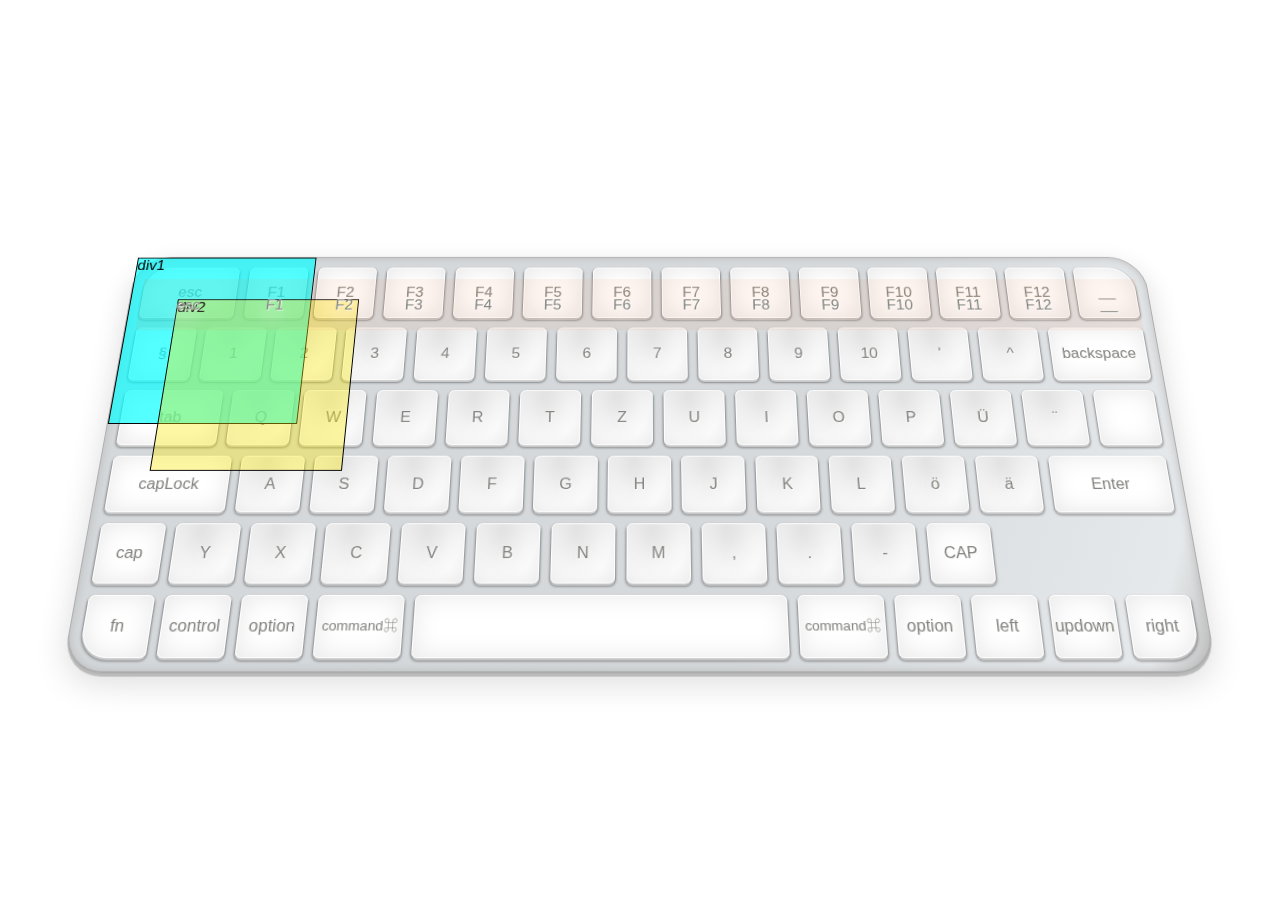
==== appleKeyboard.html @ f626c9b0 "Implement Korean Letter Assembly feature for composing letters into composite forms." ====
<!DOCTYPE html>
<html lang="ko">
<head>
    <meta charset="UTF-8">
    <meta name="viewport" content="width=device-width, initial-scale=1.0">
    <link rel="stylesheet" href="./css/styles.css">
    <link rel="stylesheet" href="./css/keyboard.css">
    <title>Apple Keyboard with CSS</title>
    <style>
        div.keyboard { position: relative; }
        #sdiv1{	position: absolute; width: 5cm; height: 5cm; background-color: rgba(0, 255, 255, 0.669); pointer-events: none;}
        #sdiv2 { position: absolute; top: 50px; left: 50px; width: 5cm; height: 5cm; background-color: rgba(255, 234, 0, 0.355); pointer-events: visible;}
        .overlay { position: absolute; top: 15px; background-color: rgba(255, 128, 74, 0.081); pointer-events: none;}
</style>
</head>
<body>
     <div class="container">  <!-- without div keys will be overflowed when screen is small-->
        <div class="keyboard">
            <div id='sdiv1' style="border: 1px solid #000;">div1</div>
            <div id='sdiv2' style="border: 1px solid #000;">div2</div>
            <ul class='overlay'>
                <li class="esc">esc</li><li>F1</li><li>F2</li><li>F3</li><li>F4</li><li>F5</li><li>F6</li><li>F7</li><li>F8</li><li>F9</li><li>F10</li><li>F11</li><li>F12</li><li class="fnLast last">__</li>
            </ul>
            <ul class="fn">
                <li class="esc">esc</li><li>F1</li><li>F2</li><li>F3</li><li>F4</li><li>F5</li><li>F6</li><li>F7</li><li>F8</li><li>F9</li><li>F10</li><li>F11</li><li>F12</li><li class="fnLast last">__</li>
            </ul>
            <ul class="number printable"> <!-- printable li are used in javascript-->
                <li class="first">§</li><li>1</li><li>2</li><li>3</li><li>4</li><li>5</li><li>6</li><li>7</li><li>8</li><li>9</li><li>10</li><li>'</li><li>^</li><li class="backspace last">backspace</li>
            </ul>
            <ul class="qwe printable">
                <li class="tab">tab</li><li>Q</li><li>W</li><li>E</li><li>R</li><li>T</li><li>Z</li><li>U</li><li>I</li><li>O</li><li>P</li><li>Ü</li><li>¨</li><li class="last">&nbsp</li>
            </ul>
            <ul class="asd printable">
                <li class="capLock">capLock</li><li>A</li><li>S</li><li>D</li><li>F</li><li>G</li><li>H</li><li>J</li><li>K</li><li>L</li><li>ö</li><li>ä</li><li class="enter last">Enter</li>
            </ul>
            <ul class="yxc printable">
                <li class="cap">cap</li><li>Y</li><li>X</li><li>C</li><li>V</li><li>B</li><li>N</li><li>M</li><li>,</li><li>.</li><li>-</li><li class="rightCap last">CAP</li>
            </ul>
            <ul class="control">
                <li class="lang">fn</li><li>control</li><li>option</li><li class="command">command<span>⌘</span></li><li class="spaceBar">&nbsp</li><li class="command">command<span>⌘</span></li><li>option</li><li>left</li><li>updown</li><li class="right last">right</li>
            </ul>
        </div>
    </div>

    <script>
    // Select all li elements without any class under ul with class "printable"
    const selectedLiElements = document.querySelectorAll('.printable li:not([class])');

    // Log the number of selected elements to the console
    console.log('Number of selected li elements:', selectedLiElements.length);

    </script>

</body>
</html>
---- css/styles.css ----
body {
    display: flex;
    align-items: center;
    justify-content: center;
    height: 100vh;
    margin: 0;
    font-family: keyboard, "Arial Rounded", Helvetica, Arial, sans-serif;
}

input {
    width: 20vh;
}

.container {
    display: flex;
    flex-direction: column;
}

#vocaburary {
    transition: color 0.5s;
}


#practiceInput {
    color: blue; /* Color for the displayed input text */
}
---- css/keyboard.css ----
.keyboard{
    -webkit-transform: perspective(28.4cm) rotateX(20deg);
    border: 1px solid rgb(174, 174, 174);
    border-radius: 1cm;
    margin: 20px;
    width: 28.4cm;
    height: 11.6cm;
    /* background-image: url("./img/apple-ko-27_9-11_49.png"); */
    background-repeat: no-repeat;
    background: #bbb;
    /* not selectable text */
    -moz-user-select: -moz-none;
    -khtml-user-select: none;
    -webkit-user-select: none;
    -ms-user-select: none;
    user-select: none;
    cursor: default;

    background-image: -webkit-gradient(
        linear,
        left top,
        right bottom,
        color-stop(0.27, rgb(212,216,219)),
        color-stop(0.64, rgb(213,217,220)),
        color-stop(0.95, rgb(230,233,235)),
        color-stop(1, rgb(191,191,191))
    );

    -webkit-box-shadow:  
        inset 0 0 8px #bbb,
        0 1px 0 #aaa,
        0 4px 0 #bbb,
        0 10px 30px #ddd;
    -moz-box-shadow:  
        inset 0 0 8px #bbb,
        0 1px 0 #aaa,
        0 4px 0 #bbb,
        0 10px 30px #ddd;
    box-shadow:  
        inset 0 0 8px #bbb,
        0 1px 0 #aaa,
        0 4px 0 #bbb,
        0 10px 30px #ddd;
    }

ul {
    border: solid 1px transparent;
    list-style-type: none;
    margin:0.30cm 0cm 0cm 0.3cm;
    padding: 0;
    height: 1.53cm;
    line-height: 1.53cm;
}

li {
    border: solid 1px rgb(255, 255, 255);
    border-radius: 0.15cm;
    background: #ffffff;
    color: #82847f;
    float: left;
    width: 1.6cm;
    margin-right:0.28cm;
    text-align: center;
    text-shadow: 0 0.3cm 0.4cm rgb(255, 255, 255), 1px 1px 1px rgb(252, 252, 252);

    -webkit-box-shadow: 
		inset 0 0 25px #e8e8e8,
		0 1px 0 #c3c3c3,
		0 2px 0 #c9c9c9,
		0 2px 3px #333;
	-moz-box-shadow: 
		inset 0 0 25px #e8e8e8,
		0 1px 0 #c3c3c3,
		0 2px 0 #c9c9c9,
		0 2px 3px #333;
	box-shadow: 
		inset 0 0 25px #e8e8e8,
		0 1px 0 #c3c3c3,
		0 2px 0 #c9c9c9,
		0 2px 3px #333;

}

ul.overlay li {
    background: #ffffff00;
    box-shadow: none;
    border: solid 1px rgba(255, 255, 255, 0);
    
}


/* printable key has a  */
ul.printable li:not([class]) {
    background: radial-gradient(at 40% 1%, rgb(224, 224, 224) 5%, #ffffff 70%);
  }

ul.printable li:active:not([class]) {
    background: radial-gradient(at 40% 1%, rgb(209, 209, 209) 5%, #ebeced 70%);
  }

li:active, .keydown {
	background: #ebeced;
    border: solid 1px rgb(212, 212, 212);
	color: #888;
	margin: 0.05cm 0.28cm 0cm 0cm;
	-webkit-box-shadow:
		inset 0 0 25px #ddd,
		0 0 3px #333;
	-moz-box-shadow: 
		inset 0 0 25px #ddd,
		0 0 3px #333;
	box-shadow: 
		inset 0 0 25px #ddd,
		0 0 3px #333;
	border-top: 1px solid #eee;}

ul.number, .qwe, .asd, .yxc, .control{
    margin-top:0.29cm;
}

.esc {
    width: 2.56cm;
    border-top-left-radius: 0.7cm;
}
.tab {
    width: 2.58cm;
}

.fnLast{
    border-top-right-radius: 0.7cm;
}

.last{
    margin-right:0;
}
.backspace{
    width: 2.58cm;
}
.capLock{
    width: 3.05cm;
}
.enter{
    width: 3.05cm;
}

.shift{
    width: 4.05cm;
}
.rightShift{
    width: 4cm;
}
.lang{
    border-bottom-left-radius: 0.7cm;
}
.command{
    width: 2.1cm;
    font-size: 0.35cm;
    padding:0;
    vertical-align:text-bottom;
}
.spaceBar{
    width: 9.3cm;
}
.right{
    border-bottom-right-radius: 0.7cm;
}
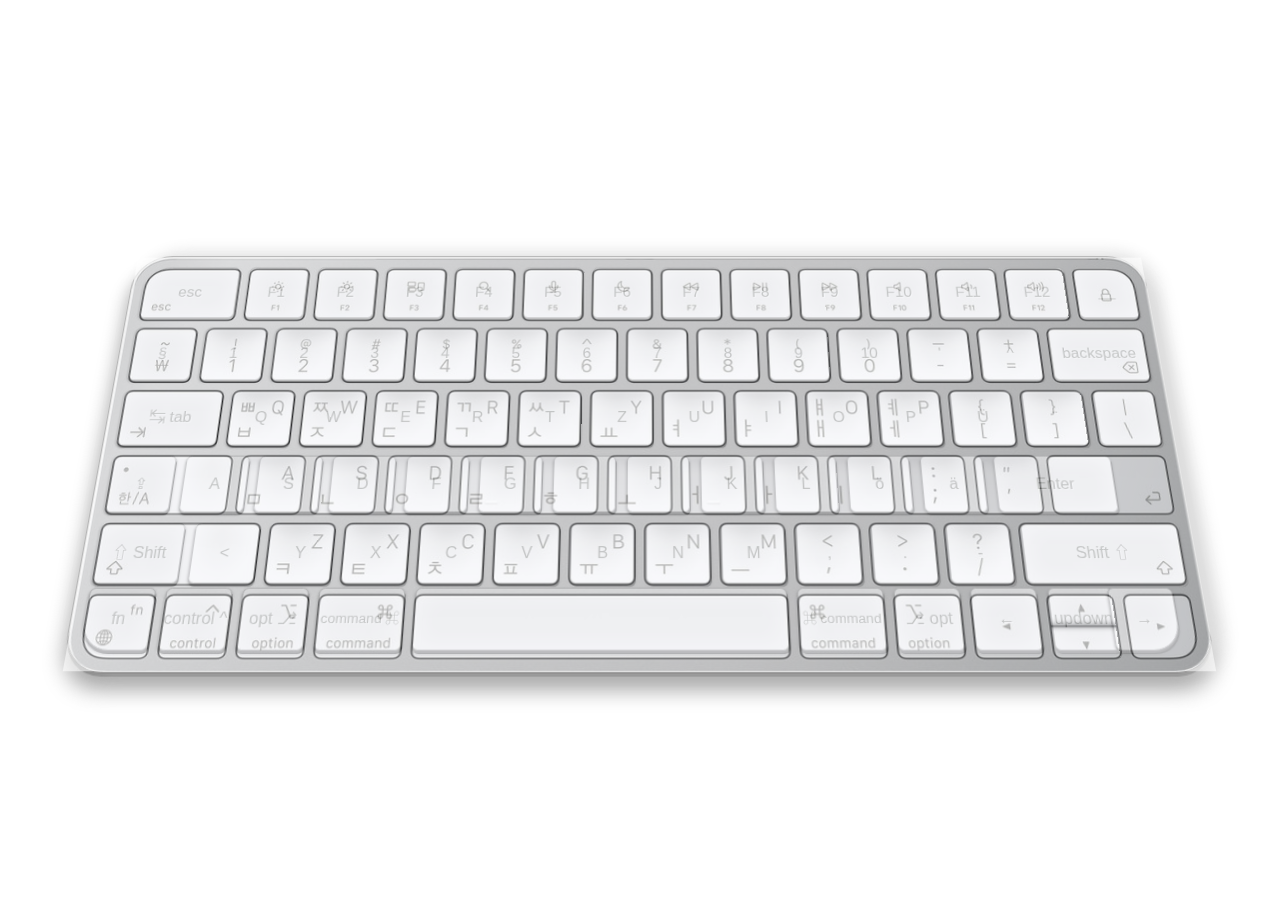
==== commit 2511229a: "Korean Keyboard layout and design with CSS and HTML" ====
--- a/appleKeyboard.html
+++ b/appleKeyboard.html
@@ -1,55 +1,83 @@
 <!DOCTYPE html>
 <html lang="ko">
+
 <head>
     <meta charset="UTF-8">
     <meta name="viewport" content="width=device-width, initial-scale=1.0">
     <link rel="stylesheet" href="./css/styles.css">
-    <link rel="stylesheet" href="./css/keyboard.css">
+    <link rel="stylesheet" href="./css/koreanKeyboard.css">
     <title>Apple Keyboard with CSS</title>
+
     <style>
-        div.keyboard { position: relative; }
-        #sdiv1{	position: absolute; width: 5cm; height: 5cm; background-color: rgba(0, 255, 255, 0.669); pointer-events: none;}
-        #sdiv2 { position: absolute; top: 50px; left: 50px; width: 5cm; height: 5cm; background-color: rgba(255, 234, 0, 0.355); pointer-events: visible;}
-        .overlay { position: absolute; top: 15px; background-color: rgba(255, 128, 74, 0.081); pointer-events: none;}
-</style>
+        div.keyboard {
+            position: relative;
+        }
+
+        #sdiv1 {
+            position: absolute;
+            width: 5cm;
+            height: 5cm;
+            background-color: rgba(0, 255, 255, 0.669);
+            pointer-events: none;
+            width: 28.4cm;
+            height: 11.6cm;
+            z-index: 3;
+        }
+
+        img {
+            opacity: 0.6;
+        }
+
+        #sdiv2 {
+            position: absolute;
+            top: 50px;
+            left: 50px;
+            width: 5cm;
+            height: 5cm;
+            background-color: rgba(255, 234, 0, 0.355);
+            pointer-events: visible;
+        }
+
+        .overlay {
+            position: absolute;
+            top: 15px;
+            background-color: rgba(255, 128, 74, 0.081);
+            pointer-events: none;
+        }
+    </style>
 </head>
+
 <body>
-     <div class="container">  <!-- without div keys will be overflowed when screen is small-->
+
+    <div class="container"> <!-- without div keys will be overflowed when screen is small-->
         <div class="keyboard">
-            <div id='sdiv1' style="border: 1px solid #000;">div1</div>
+             <img id="sdiv1" src="./img/apple-ko-27_9-11_49.png">
+            <!--<div id='sdiv1' style="border: 1px solid #000;">div1</div>
             <div id='sdiv2' style="border: 1px solid #000;">div2</div>
             <ul class='overlay'>
                 <li class="esc">esc</li><li>F1</li><li>F2</li><li>F3</li><li>F4</li><li>F5</li><li>F6</li><li>F7</li><li>F8</li><li>F9</li><li>F10</li><li>F11</li><li>F12</li><li class="fnLast last">__</li>
-            </ul>
-            <ul class="fn">
+            </ul> -->
+            <ul class="fn" id="list1">
                 <li class="esc">esc</li><li>F1</li><li>F2</li><li>F3</li><li>F4</li><li>F5</li><li>F6</li><li>F7</li><li>F8</li><li>F9</li><li>F10</li><li>F11</li><li>F12</li><li class="fnLast last">__</li>
             </ul>
-            <ul class="number printable"> <!-- printable li are used in javascript-->
-                <li class="first">§</li><li>1</li><li>2</li><li>3</li><li>4</li><li>5</li><li>6</li><li>7</li><li>8</li><li>9</li><li>10</li><li>'</li><li>^</li><li class="backspace last">backspace</li>
+            <ul class="number printable">
+                <li class="first">§</li><li>1</li><li>2</li><li>3</li><li>4</li><li>5</li><li>6</li><li>7</li><li>8</li><li>9</li><li>10</li><li>'</li><li>^</li><li id="backButton" class="backspace last">backspace</li>
             </ul>
             <ul class="qwe printable">
-                <li class="tab">tab</li><li>Q</li><li>W</li><li>E</li><li>R</li><li>T</li><li>Z</li><li>U</li><li>I</li><li>O</li><li>P</li><li>Ü</li><li>¨</li><li class="last">&nbsp</li>
+                <li class="tab">↹ tab</li><li>Q</li><li>W</li><li>E</li><li>R</li><li>T</li><li>Z</li><li>U</li><li>I</li><li>O</li><li>P</li><li>Ü</li><li>¨</li><li class="last">&nbsp</li>
             </ul>
             <ul class="asd printable">
-                <li class="capLock">capLock</li><li>A</li><li>S</li><li>D</li><li>F</li><li>G</li><li>H</li><li>J</li><li>K</li><li>L</li><li>ö</li><li>ä</li><li class="enter last">Enter</li>
+                <li class="capLock">⇪ capLock</li><li>A</li><li>S</li><li>D</li><li>F</li><li>G</li><li>H</li><li>J</li><li>K</li><li>L</li><li>ö</li><li>ä</li><li class="enter last">Enter</li>
             </ul>
             <ul class="yxc printable">
-                <li class="cap">cap</li><li>Y</li><li>X</li><li>C</li><li>V</li><li>B</li><li>N</li><li>M</li><li>,</li><li>.</li><li>-</li><li class="rightCap last">CAP</li>
+                <li class="shift">⇧ Shift</li><li>&lt;</li><li>Y</li><li>X</li><li>C</li><li>V</li><li>B</li><li>N</li><li>M</li><li>,</li><li>.</li><li>-</li><li class="rightShift last">Shift ⇧</li>
             </ul>
             <ul class="control">
-                <li class="lang">fn</li><li>control</li><li>option</li><li class="command">command<span>⌘</span></li><li class="spaceBar">&nbsp</li><li class="command">command<span>⌘</span></li><li>option</li><li>left</li><li>updown</li><li class="right last">right</li>
+                <li class="lang">fn</li><li>control	^</li><li>opt ⎇</li><li class="command">command ⌘</li><li class="spaceBar">&nbsp</li><li class="command">⌘ command</li><li>⎇ opt</li><li>←</li><li>updown</li><li class="right last">→</li>
             </ul>
         </div>
     </div>
 
-    <script>
-    // Select all li elements without any class under ul with class "printable"
-    const selectedLiElements = document.querySelectorAll('.printable li:not([class])');
+</body>
 
-    // Log the number of selected elements to the console
-    console.log('Number of selected li elements:', selectedLiElements.length);
-
-    </script>
-
-</body>
-</html>
+</html>--- a/css/koreanKeyboard.css
+++ b/css/koreanKeyboard.css
@@ -0,0 +1,174 @@
+.keyboard {
+    -webkit-transform: perspective(28.4cm) rotateX(20deg);
+    border: 1px solid rgb(231, 231, 231);
+    border-radius: 1cm;
+    margin: 20px;
+    width: 28.4cm;
+    height: 11.6cm;
+    /* background-image: url("./img/apple-ko-27_9-11_49.png"); */
+    background-repeat: no-repeat;
+    background: #bec4c6;
+    /* not selectable text */
+    -moz-user-select: -moz-none;
+    -khtml-user-select: none;
+    -webkit-user-select: none;
+    -ms-user-select: none;
+    user-select: none;
+    cursor: default;
+
+    background-image:    
+    -webkit-gradient(
+        linear,
+        left top,
+        right bottom,
+        color-stop(0.03, #ededed),
+        color-stop(0.08, #ffffff),
+        color-stop(0.30, #dbdbdb),
+        color-stop(0.64, #bdbcbc),
+        color-stop(0.95, #606060a5),
+        color-stop(1,#464646a5)
+    ); 
+
+    -webkit-box-shadow: inset 0px 0px 1px #d3d3d3, 0 1px 0 #807f7f, 0px -1px 0px #b6b6b6, -1px 0px 0px #b6b6b6, 10px -5px 20px #e0e0e0, 0 4px 0 #878787, 0 15px 20px #9d9d9d;
+    -moz-box-shadow: inset 0px 0px 1px #d3d3d3, 0 1px 0 #807f7f, 0px -1px 0px #b6b6b6, -1px 0px 0px #b6b6b6, 10px -5px 20px #e0e0e0, 0 4px 0 #878787, 0 15px 20px #9d9d9d;
+    box-shadow: inset 0px 0px 1px #d3d3d3, 0 1px 0 #807f7f, 0px -1px 0px #b6b6b6, -1px 0px 0px #b6b6b6, 10px -5px 20px #e0e0e0, 0 4px 0 #878787, 0 15px 20px #9d9d9d;
+}
+
+ul {
+    border: solid 1px transparent;
+    list-style-type: none;
+    margin: 0.30cm 0cm 0cm 0.3cm;
+    padding: 0;
+    height: 1.53cm;
+    line-height: 1.53cm;
+}
+
+li {
+    border: solid 1px rgb(153, 153, 153);
+    border-radius: 0.15cm;
+    background: #eaeaea;
+    float: left;
+    width: 1.6cm;
+    height: 1.53cm;
+    margin-right: 0.28cm;
+    text-align: center;
+    color: #82847f;
+    text-shadow: 0 0.3cm 0.4cm rgb(255, 255, 255), 1px 1px 1px rgb(252, 252, 252);
+
+    -webkit-box-shadow: inset 0px 0 25px #ffffff, 0px -1px 0 #6c6c6c, 0 2px 0 #6c6c6c, 1px 3px 0 #484848, 0 2px 0 #c9c9c9, 0 2px 4px #494949;
+    -moz-box-shadow: inset 0 0 25px #ffffff,  0 2px 0 #6c6c6c, 1px 3px 0 #484848, 0 2px 0 #c9c9c9, 0 2px 3px #333;
+    box-shadow: inset 0 0 25px #ffffff,  0 2px 0 #6c6c6c, 1px 3px 0 #484848, 0 2px 0 #c9c9c9, 0 2px 3px #333;
+}
+
+ul.overlay li {
+    background: #ffffff00;
+    box-shadow: none;
+    border: solid 1px rgba(255, 255, 255, 0);
+    text-align: left;
+    color: rgb(112, 112, 112);
+}
+
+/* li style: special keys including space bar, esc  */
+.esc        { width: 2.56cm; border-top-left-radius: 0.7cm; }
+.tab        { width: 2.58cm; }
+.fnLast     { border-top-right-radius: 0.7cm; }
+.last       { margin-right: 0; }
+.backspace  { width: 2.58cm; }
+.capsLock    { width: 3.05cm; }
+.enter      { width: 3.05cm; }
+.shift      { width: 2.1cm; }
+.rightShift { width: 4cm; }
+.lang       { border-bottom-left-radius: 0.7cm;}
+.spaceBar   { width: 9.3cm; }
+.right      { border-bottom-right-radius: 0.7cm; }
+.command { width: 2.1cm; font-size: 0.35cm; padding: 0; vertical-align: text-bottom; }
+
+ul.number, .qwe, .asd, .yxc, .ctrl { margin-top: 0.29cm;}
+
+ul.overlay {
+    margin-top: 0.29cm;
+}
+
+/* printable key has a  */
+ul.printable li:not([class]) {
+    background: radial-gradient(at 40% 1%, rgb(233, 233, 231) 5%, #ffffff 70%);
+}
+
+ul.printable li:active:not([class]) {
+    background: radial-gradient(at 40% 1%, rgb(214, 217, 214) 5%, #ebeced 70%);
+}
+
+li:active,
+.keydown {
+    background: #ebeced;
+    border: solid 1px #6f6f6f;
+    margin: 0.05cm 0.28cm 0cm 0cm;
+    color: #888;
+    -webkit-box-shadow: inset 1px 1px 20px #c4c4c4, 0 1px 3px #333, 0 -1px 1px #545454;
+    -moz-box-shadow: inset 1px 1px 20px #c4c4c4, 0 1px 3px #333, 0 -1px 1px #545454;
+    box-shadow: inset 1px 1px 20px #c4c4c4, 0 1px 3px #333, 0 -1px 1px #545454;
+}
+
+li > div div{
+    border: solid 1px rgba(0, 0, 0, 0);
+    font-family: Arial;
+    font-size: 0.5cm;
+}
+
+.aType { display: grid; grid-template-columns: repeat(1, 1fr); }
+.qType { display: grid; grid-template-columns: repeat(2, 1fr); }
+.de1 { /* Y, X... is located in top right on a key */ line-height: 0.5cm; text-align: right; padding-right: 0.2cm; padding-top: 0.1cm; margin-top: 0.1cm }
+.ko1 { /* ㅋ, ㅌ,... is located in bottom left on a key */ line-height: 0.3cm; /* to place vowls in middle, line-height should be small */ margin-top: 0.2cm; vertical-align: middle; text-align: left; padding-left: 0.15cm; }
+.vowls { /* ㅕ,ㅑ, ㅐ, needs to shift to the left */ padding-left: 0.1cm; margin-top: 0.1cm; }
+.ko2 { /* ㅃ, ㅂ, ㅉ, ㅈ is located in left on a key */ margin-top: 0.1cm; width: 0.7cm; line-height: 0.6cm; vertical-align: bottom; }
+.qType .de1 { /* Y, X... is located in top right on a key */ width: 0.6cm; }
+
+ /* Fn key Group: two symbols are located in vertically */
+li.esc>div { font-size: 0.35cm; line-height: 0.3cm; margin-top: 1cm; margin-left: 0.3cm; text-align: left; }
+ul.fn > li > div { display: grid; grid-template-columns: repeat(1, 1fr); }
+.symbol { height:0.6cm; line-height: 0.6cm; text-align: center; margin-top: 0.2cm; }
+.fnKey { font-size: 0.3cm; line-height: 0.6cm; text-align: center; }
+
+/* eject key on top*/
+div.eject {line-height: 0.3cm; margin-top: 0.5cm;  }
+
+/* Number key group: two symbols are located in vertically */
+ul.number > li > div { display: grid; grid-template-columns: repeat(1, 1fr); }
+.up {margin-top: 0.4cm; line-height: 0.1cm; text-align: center; }
+.down {margin-top: 0.3cm; line-height: 0.5cm; text-align: center; }
+
+li.backspace>div { line-height: 0.3cm; margin-top: 0.8cm; margin-left: 1.45cm; }
+li.tab > div { line-height: 0.3cm; margin-top: 0.85cm; margin-right: 1.5cm; }
+
+li.capsLock > div { display: grid; grid-template-columns: repeat(1, 1fr); }
+li.capsLock div.down {font-size: 0.4cm; letter-spacing: 0.05cm; margin-top:0.4cm; margin-right: 1.6cm }
+li.capsLock div.up{ margin-right:2.3cm; margin-top: 0.3cm; line-height: 0.1cm; }
+
+li.enter div { margin: 0.6cm 0cm 0cm 2cm; }
+li.shift div { line-height: 0.5cm; margin-right:1.1cm; margin-top: 0.8cm; }
+li.shift span { transform: scale(1.1, 0.8); }
+li.rightShift div{ line-height: 0.5cm; margin-left:3cm; margin-top: 0.8cm; }
+li.rightShift span { transform: scale(1.1, 0.8); }
+
+/* the last row of keys: control, option, spacebar */
+/* li.lang>div{display: grid; grid-template-columns: repeat(1, 1fr);}
+li.lang>div>div { font-size: 0.4cm; line-height: 0.4cm; text-align: right; margin-top: 0.1cm; margin-right:0.2cm;}
+li.lang>div>span {font-size:0.5cm; line-height: 0.1cm; text-align: left; margin:0.4cm 0 0 0.2cm; } */
+
+ul.ctrl li div{ line-height: 0.72cm; height: 0.72cm; font-size: 0.38cm; }
+ul.ctrl span{ transform: scale(0.8, 0.8);}
+
+.control, .option, .commandL,.language {text-align: right; margin-right:0.1cm; margin-top: 0.1cm;}
+.language {margin-right:0.2cm; text-align: right;}
+li.lang :not(.language) {margin-right:0.3cm}
+.commandR, .rightOption {text-align: left; margin-left:0.1cm; margin-top: 0.1cm;}
+ul.ctrl li div.arrow {line-height: 1cm; height:1cm; margin-top:0.4cm;}
+
+ul.ctrl { position:relative;}
+li.upArrow { position:absolute; left:24.1cm; line-height: 0.7cm; height:0.7cm;
+border-radius: 0.15cm 0.15cm 0 0;
+}
+li.downArrow { position:absolute; left:24.1cm; top: 0.85cm; 
+    border-radius: 0 0 0.15cm 0.15cm;
+    line-height: 0.7cm; height:0.7cm; }
+li.right { position:absolute; left:26cm;}